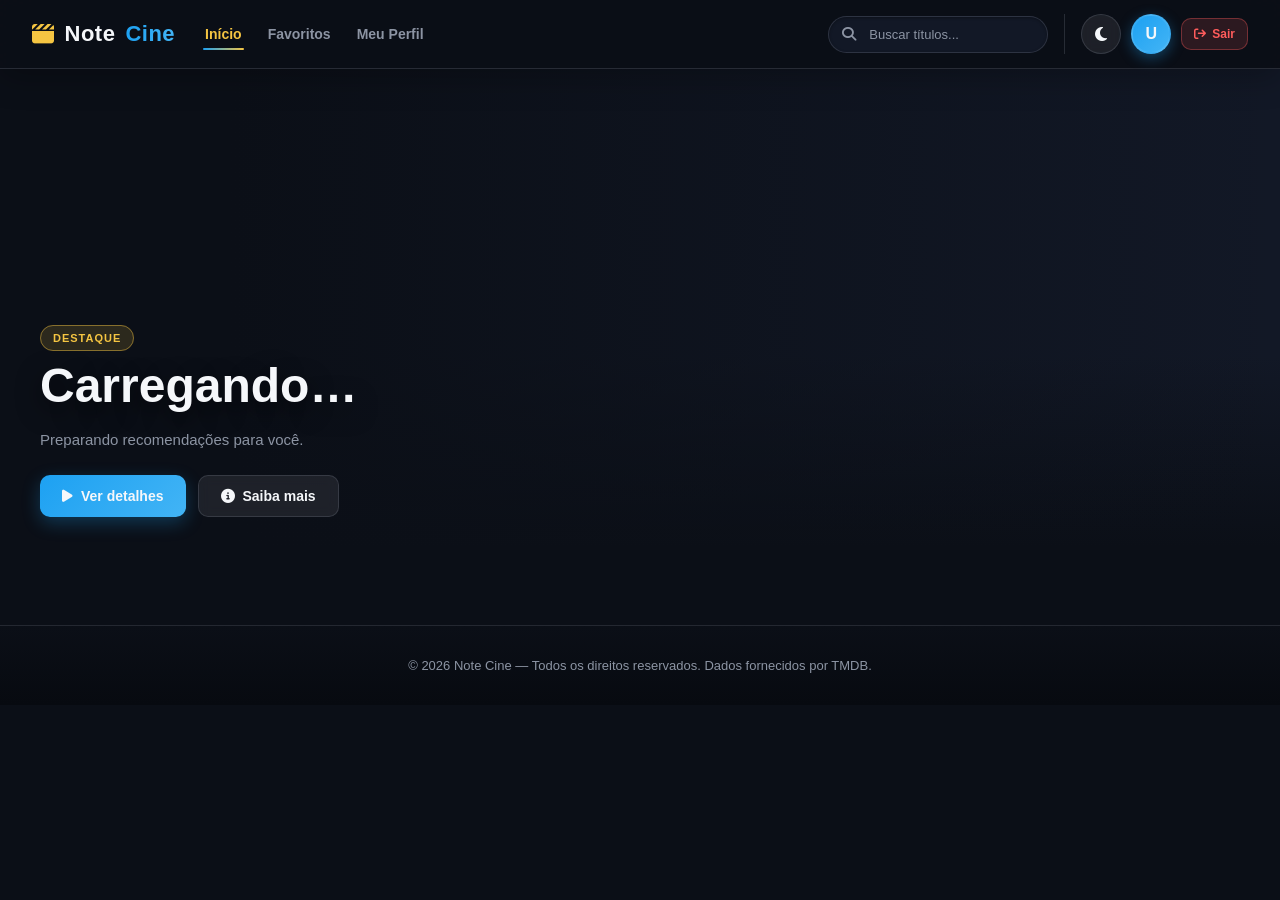
==== index.html @ 6404b25a "Add files via upload" ====
<!DOCTYPE html>
<html lang="pt-BR">
<head>
    <meta charset="UTF-8">
    <meta name="viewport" content="width=device-width, initial-scale=1.0">
    <meta name="description" content="Note Cine — filmes, séries e animes em um catálogo moderno.">
    <title>Note Cine — Filmes & Séries</title>
    <link rel="stylesheet" href="https://cdnjs.cloudflare.com/ajax/libs/font-awesome/6.4.0/css/all.min.css">
    <link rel="stylesheet" href="theme.css">
</head>
<body>

    <header class="site-header">
        <div class="header-left">
            <a href="index.html" class="brand"><i class="fa-solid fa-clapperboard"></i> Note <em>Cine</em></a>
            <nav class="site-nav">
                <ul>
                    <li><a href="index.html" class="active">Início</a></li>
                    <li><a href="favoritos.html">Favoritos</a></li>
                    <li><a href="perfil.html">Meu Perfil</a></li>
                </ul>
            </nav>
        </div>
        <div class="header-right">
            <div class="search-box">
                <i class="fa-solid fa-magnifying-glass"></i>
                <input type="search" id="search-input" placeholder="Buscar títulos..." autocomplete="off">
                <div id="search-results" role="listbox"></div>
            </div>
            <div class="user-controls">
                <button type="button" class="theme-toggle-btn" id="theme-toggle" title="Alternar modo claro/escuro"><i class="fa-solid fa-moon"></i></button>
                <a href="perfil.html" class="user-btn" id="user-avatar-btn" title="Meu perfil">U</a>
                <button type="button" class="logout-btn" onclick="logoutUser()"><i class="fa-solid fa-arrow-right-from-bracket"></i> Sair</button>
            </div>
        </div>
    </header>

    <section class="hero-banner" id="hero-banner">
        <div class="hero-content">
            <span class="hero-badge">Destaque</span>
            <h1 class="hero-title" id="hero-title">Carregando…</h1>
            <p class="hero-desc" id="hero-desc">Preparando recomendações para você.</p>
            <div class="hero-btns">
                <button type="button" class="btn-primary" id="btn-hero-play"><i class="fa-solid fa-play"></i> Ver detalhes</button>
                <button type="button" class="btn-secondary" id="btn-hero-info"><i class="fa-solid fa-circle-info"></i> Saiba mais</button>
            </div>
        </div>
    </section>

    <main class="page-container">
        <div id="catalog-sections"></div>
    </main>

    <footer class="site-footer">
        <p>&copy; 2026 Note Cine — Todos os direitos reservados. Dados fornecidos por TMDB.</p>
    </footer>

    <div id="toast-notification" role="status" aria-live="polite"></div>

    <script src="js/plans.js"></script>
    <script src="js/config.js"></script>
    <script src="js/api.js"></script>
    <script src="js/theme.js"></script>
    <script src="js/storage.js"></script>
    <script src="js/components.js"></script>
    <script src="js/carousel.js"></script>
    <script src="js/search.js"></script>
    <script src="js/app.js"></script>

    <script>
        // Inicializa o botão de alternar tema
        document.addEventListener('DOMContentLoaded', () => {
            const themeToggleBtn = document.getElementById('theme-toggle');
            
            if (themeToggleBtn) {
                // Atualiza o ícone baseado no tema atual
                function updateThemeIcon() {
                    const currentTheme = ThemeManager.getEffectiveTheme();
                    const icon = themeToggleBtn.querySelector('i');
                    
                    if (currentTheme === 'dark') {
                        icon.className = 'fa-solid fa-moon';
                    } else {
                        icon.className = 'fa-solid fa-sun';
                    }
                }

                // Atualiza ícone ao clicar
                themeToggleBtn.addEventListener('click', () => {
                    ThemeManager.toggleTheme();
                    updateThemeIcon();
                });

                // Atualiza ícone quando o tema muda programaticamente
                window.addEventListener('themechange', updateThemeIcon);

                // Inicializa o ícone
                updateThemeIcon();
            }
        });
    </script>
</body>
</html>
---- theme.css ----
:root {
    --nc-bg: #0B0F17;
    --nc-blue: #1DA1F2;
    --nc-blue-hover: #42b4f5;
    --nc-gold: #F5C542;
    --nc-white: #F5F7FA;
    --nc-grey: #8C94A3;
    --nc-surface: #121826;
    --nc-surface-2: #1a2233;
    --nc-border: rgba(140, 148, 163, 0.22);
    --nc-danger: #ff5c5c;
    --nc-radius: 12px;
    --nc-shadow: 0 18px 40px rgba(0, 0, 0, 0.45);
    --nc-shadow-soft: 0 10px 28px rgba(0, 0, 0, 0.35);
    --nc-transition: 0.3s cubic-bezier(0.4, 0, 0.2, 1);
    --nc-transition-fast: 0.18s ease;
    --nc-glass: rgba(18, 24, 38, 0.72);
    --nc-gold-soft: rgba(245, 197, 66, 0.14);
    --nc-blue-soft: rgba(29, 161, 242, 0.14);
    --nc-danger-soft: rgba(255, 92, 92, 0.14);
    --nc-white-soft: rgba(245, 247, 250, 0.08);
}

/* Light mode shadow and styling overrides */
[data-theme="light"] {
    --nc-shadow: 0 8px 24px rgba(0, 0, 0, 0.08);
    --nc-shadow-soft: 0 4px 12px rgba(0, 0, 0, 0.06);
}

* { box-sizing: border-box; margin: 0; padding: 0; }

html { scrollbar-color: var(--nc-blue) var(--nc-surface); }
::-webkit-scrollbar { width: 10px; height: 10px; }
::-webkit-scrollbar-track { background: var(--nc-bg); }
::-webkit-scrollbar-thumb {
    background: linear-gradient(180deg, var(--nc-blue), #155f92);
    border-radius: 999px;
    border: 2px solid var(--nc-bg);
}
::-webkit-scrollbar-thumb:hover { background: var(--nc-blue-hover); }

::selection { background: var(--nc-blue); color: var(--nc-white); }

:focus-visible {
    outline: 2px solid var(--nc-gold);
    outline-offset: 2px;
}

body {
    background-color: var(--nc-bg);
    color: var(--nc-white);
    font-family: 'Segoe UI', Tahoma, Geneva, Verdana, sans-serif;
    min-height: 100vh;
    overflow-x: hidden;
}

a { color: var(--nc-blue); transition: color var(--nc-transition); }
a:hover { color: var(--nc-blue-hover); }

/* Header */
.site-header {
    position: sticky;
    top: 0;
    z-index: 1000;
    padding: 14px 32px;
    background: rgba(11, 15, 23, 0.82);
    backdrop-filter: blur(18px) saturate(1.4);
    -webkit-backdrop-filter: blur(18px) saturate(1.4);
    border-bottom: 1px solid var(--nc-border);
    box-shadow: 0 8px 32px rgba(0, 0, 0, 0.25);
    display: flex;
    justify-content: space-between;
    align-items: center;
    gap: 16px;
    flex-wrap: wrap;
}

/* Light mode header */
[data-theme="light"] .site-header {
    background: rgba(255, 255, 255, 0.95);
    backdrop-filter: blur(12px) saturate(1.2);
    -webkit-backdrop-filter: blur(12px) saturate(1.2);
    border-bottom: 1px solid #E5E7EB;
    box-shadow: 0 4px 12px rgba(0, 0, 0, 0.08);
}

.header-left { display: flex; align-items: center; gap: 28px; flex-wrap: wrap; }
.brand {
    position: relative;
    font-size: 22px;
    font-weight: 900;
    color: var(--nc-white);
    text-decoration: none;
    display: flex;
    align-items: center;
    gap: 10px;
    letter-spacing: 0.5px;
}

[data-theme="light"] .brand {
    color: #1F2937;
}

.brand i { color: var(--nc-gold); transition: transform var(--nc-transition-fast); }
.brand:hover i { transform: rotate(-8deg) scale(1.1); }
.brand em { color: var(--nc-blue); font-style: normal; background: linear-gradient(90deg, var(--nc-blue), var(--nc-blue-hover)); -webkit-background-clip: text; background-clip: text; -webkit-text-fill-color: transparent; }

.site-nav ul { display: flex; list-style: none; gap: 22px; flex-wrap: wrap; }
.site-nav a {
    position: relative;
    color: var(--nc-grey);
    text-decoration: none;
    font-weight: 600;
    font-size: 14px;
    padding: 4px 2px;
    transition: var(--nc-transition);
}

[data-theme="light"] .site-nav a {
    color: #6B7280;
}

[data-theme="light"] .site-nav a:hover,
[data-theme="light"] .site-nav a.active {
    color: #1F2937;
}

.site-nav a::after {
    content: '';
    position: absolute;
    left: 0;
    bottom: -4px;
    width: 0;
    height: 2px;
    border-radius: 2px;
    background: linear-gradient(90deg, var(--nc-blue), var(--nc-gold));
    transition: width var(--nc-transition);
}
.site-nav a:hover,
.site-nav a.active { color: var(--nc-white); }
.site-nav a:hover::after,
.site-nav a.active::after { width: 100%; }
.site-nav a.active { color: var(--nc-gold); }

.header-right { display: flex; align-items: center; gap: 16px; flex-wrap: wrap; }

.search-box { position: relative; }
.search-box input {
    background: var(--nc-surface);
    border: 1px solid var(--nc-border);
    padding: 10px 14px 10px 40px;
    border-radius: 999px;
    color: var(--nc-white);
    font-size: 13px;
    outline: none;
    width: min(220px, 55vw);
    transition: var(--nc-transition);
    box-shadow: inset 0 1px 3px rgba(0, 0, 0, 0.3);
}

[data-theme="light"] .search-box input {
    background: #FFFFFF;
    border: 1px solid #D1D5DB;
    color: #1F2937;
    box-shadow: inset 0 1px 3px rgba(0, 0, 0, 0.05);
}

.search-box input::placeholder { color: var(--nc-grey); }

[data-theme="light"] .search-box input::placeholder {
    color: #9CA3AF;
}

.search-box input:hover { border-color: var(--nc-blue-hover); }

[data-theme="light"] .search-box input:hover {
    border-color: #2563EB;
}

.search-box input:focus {
    width: min(280px, 70vw);
    border-color: var(--nc-blue);
    box-shadow: 0 0 0 3px var(--nc-blue-soft), inset 0 1px 3px rgba(0, 0, 0, 0.3);
    background: var(--nc-surface-2);
}

[data-theme="light"] .search-box input:focus {
    background: #F9FAFB;
    border-color: #2563EB;
    box-shadow: 0 0 0 3px rgba(37, 99, 235, 0.1), inset 0 1px 3px rgba(0, 0, 0, 0.03);
}

.search-box i {
    position: absolute;
    left: 14px;
    top: 50%;
    transform: translateY(-50%);
    color: var(--nc-grey);
    font-size: 14px;
    pointer-events: none;
    transition: color var(--nc-transition-fast);
}

[data-theme="light"] .search-box i {
    color: #9CA3AF;
}

.search-box:focus-within i { color: var(--nc-gold); }

[data-theme="light"] .search-box:focus-within i {
    color: #2563EB;
}

#search-results {
    position: absolute;
    top: calc(100% + 8px);
    right: 0;
    width: min(360px, 92vw);
    background: var(--nc-surface);
    border: 1px solid var(--nc-border);
    border-radius: var(--nc-radius);
    box-shadow: var(--nc-shadow);
    max-height: 380px;
    overflow-y: auto;
    display: none;
    z-index: 2000;
}
.search-item {
    display: flex;
    gap: 12px;
    padding: 10px 12px;
    cursor: pointer;
    transition: background var(--nc-transition);
}
.search-item:hover,
.search-item.focused { background: var(--nc-surface-2); }
.search-item img { width: 44px; height: 66px; object-fit: cover; border-radius: 6px; }
.search-item-info h5 { font-size: 13px; margin-bottom: 4px; }
.search-item-info span { font-size: 11px; color: var(--nc-grey); }
.search-empty, .search-loading { padding: 16px; color: var(--nc-grey); font-size: 13px; }

.search-section {
    border-top: 1px solid var(--nc-border);
    padding-top: 8px;
}

.search-section:first-child {
    border-top: none;
    padding-top: 0;
}

.search-section-title {
    font-size: 11px;
    font-weight: 700;
    color: var(--nc-grey);
    text-transform: uppercase;
    letter-spacing: 0.8px;
    padding: 0 12px 8px 12px;
    margin: 0;
}

.search-user-item {
    align-items: center;
}

.search-user-avatar {
    width: 44px;
    height: 44px;
    border-radius: 50%;
    object-fit: cover;
    flex-shrink: 0;
}

.search-user-stats {
    font-size: 11px;
    color: var(--nc-grey);
    display: block;
}

.user-controls {
    display: flex;
    align-items: center;
    gap: 10px;
    border-left: 1px solid var(--nc-border);
    padding-left: 16px;
}
.user-btn {
    width: 40px;
    height: 40px;
    border-radius: 50%;
    background: linear-gradient(135deg, var(--nc-blue), var(--nc-blue-hover));
    color: var(--nc-white);
    display: flex;
    justify-content: center;
    align-items: center;
    text-decoration: none;
    font-weight: bold;
    border: 2px solid var(--nc-white-soft);
    box-shadow: 0 4px 14px rgba(29, 161, 242, 0.35);
    background-size: cover;
    background-position: center;
    transition: var(--nc-transition);
    position: relative;
}
.user-btn:hover { transform: scale(1.08) rotate(4deg); box-shadow: 0 0 22px var(--nc-blue-soft); }

.btn-ghost,
.nav-back {
    color: var(--nc-blue);
    text-decoration: none;
    font-weight: 700;
    font-size: 14px;
    display: inline-flex;
    align-items: center;
    gap: 8px;
    background: none;
    border: none;
    cursor: pointer;
    font-family: inherit;
    transition: var(--nc-transition);
}
.btn-ghost:hover,
.nav-back:hover {
    color: var(--nc-blue-hover);
    transform: translateX(-2px);
}
.nav-back {
    background: var(--nc-white-soft);
    padding: 8px 14px;
    border-radius: 999px;
    border: 1px solid var(--nc-border);
    backdrop-filter: blur(6px);
    transition: var(--nc-transition);
}
.nav-back:hover {
    background: var(--nc-blue-soft);
    border-color: var(--nc-blue);
    color: var(--nc-blue-hover);
}

.logout-btn {
    background: var(--nc-danger-soft);
    color: var(--nc-danger);
    border: 1px solid rgba(255, 92, 92, 0.35);
    padding: 8px 12px;
    border-radius: 10px;
    cursor: pointer;
    font-weight: 700;
    font-size: 12px;
    transition: var(--nc-transition);
    display: inline-flex;
    align-items: center;
    gap: 6px;
}
.logout-btn:hover { background: var(--nc-danger); color: white; box-shadow: 0 4px 12px rgba(255, 92, 92, 0.4); }
.logout-btn:active { transform: scale(0.95); }

.theme-toggle-btn {
    background: var(--nc-white-soft);
    color: var(--nc-white);
    border: 1px solid var(--nc-border);
    width: 40px;
    height: 40px;
    border-radius: 50%;
    cursor: pointer;
    font-size: 16px;
    display: flex;
    align-items: center;
    justify-content: center;
    transition: var(--nc-transition);
    backdrop-filter: blur(6px);
    -webkit-backdrop-filter: blur(6px);
}
.theme-toggle-btn:hover {
    background: var(--nc-blue-soft);
    border-color: var(--nc-blue);
    color: var(--nc-blue);
    transform: rotate(20deg) scale(1.1);
    box-shadow: 0 0 18px var(--nc-blue-soft);
}
.theme-toggle-btn:active { transform: rotate(20deg) scale(0.95); }

.logout-btn:hover { background: var(--nc-danger); color: var(--nc-white); transform: translateY(-1px); box-shadow: 0 6px 16px rgba(255, 92, 92, 0.35); }

/* Hero */
.hero-banner {
    position: relative;
    width: 100%;
    min-height: 520px;
    background-color: var(--nc-surface);
    background-size: cover;
    background-position: center top;
    display: flex;
    align-items: flex-end;
    padding: 48px 40px 72px;
}

[data-theme="light"] .hero-banner {
    background-color: linear-gradient(135deg, #F3F4F6 0%, #E5E7EB 100%);
}

.hero-banner::before {
    content: '';
    position: absolute;
    inset: 0;
    background: linear-gradient(to right, var(--nc-bg) 18%, rgba(11, 15, 23, 0.55) 55%, transparent),
                linear-gradient(to top, var(--nc-bg) 8%, transparent 45%);
}

[data-theme="light"] .hero-banner::before {
    background: linear-gradient(to right, rgba(249, 250, 251, 0.85) 18%, rgba(249, 250, 251, 0.4) 55%, transparent),
                linear-gradient(to top, rgba(249, 250, 251, 0.6) 8%, transparent 45%);
}

.hero-content { position: relative; z-index: 2; max-width: 640px; }
.hero-badge {
    background: var(--nc-gold-soft);
    color: var(--nc-gold);
    border: 1px solid rgba(245, 197, 66, 0.45);
    padding: 6px 12px;
    border-radius: 999px;
    font-size: 11px;
    font-weight: 800;
    text-transform: uppercase;
    letter-spacing: 1px;
    animation: fadeUp 0.6s ease both;
}

[data-theme="light"] .hero-badge {
    background: rgba(37, 99, 235, 0.1);
    color: #2563EB;
    border: 1px solid rgba(37, 99, 235, 0.3);
}

.hero-title {
    font-size: clamp(28px, 5vw, 48px);
    font-weight: 900;
    margin: 14px 0 16px;
    line-height: 1.08;
    text-shadow: 0 8px 24px rgba(0, 0, 0, 0.65);
    animation: fadeUp 0.6s ease 0.08s both;
}

[data-theme="light"] .hero-title {
    color: #1F2937;
    text-shadow: 0 4px 12px rgba(0, 0, 0, 0.1);
}

.hero-desc { animation: fadeUp 0.6s ease 0.16s both; }
.hero-btns { animation: fadeUp 0.6s ease 0.24s both; }

@keyframes fadeUp {
    from { opacity: 0; transform: translateY(16px); }
    to { opacity: 1; transform: translateY(0); }
}
.hero-desc {
    font-size: 15px;
    color: var(--nc-grey);
    line-height: 1.65;
    margin-bottom: 22px;
    max-width: 560px;
}

[data-theme="light"] .hero-desc {
    color: #6B7280;
}

.hero-btns { display: flex; flex-wrap: wrap; gap: 12px; }

.btn-primary {
    position: relative;
    overflow: hidden;
    background: linear-gradient(135deg, var(--nc-blue), var(--nc-blue-hover));
    color: var(--nc-white);
    border: none;
    padding: 12px 22px;
    border-radius: 10px;
    font-weight: 800;
    font-size: 14px;
    cursor: pointer;
    display: inline-flex;
    align-items: center;
    gap: 8px;
    box-shadow: 0 6px 18px rgba(29, 161, 242, 0.28);
    transition: transform var(--nc-transition), box-shadow var(--nc-transition), filter var(--nc-transition);
}

[data-theme="light"] .btn-primary {
    background: linear-gradient(135deg, #2563EB, #1D4ED8);
    box-shadow: 0 4px 12px rgba(37, 99, 235, 0.25);
}

.btn-primary:hover {
    background: linear-gradient(135deg, var(--nc-blue-hover), var(--nc-blue));
    transform: translateY(-2px);
    box-shadow: 0 14px 28px rgba(29, 161, 242, 0.4);
    filter: saturate(1.1);
}

[data-theme="light"] .btn-primary:hover {
    background: linear-gradient(135deg, #1D4ED8, #1E40AF);
    box-shadow: 0 8px 20px rgba(37, 99, 235, 0.35);
}

.btn-primary:active { transform: translateY(0) scale(0.98); }
.btn-secondary {
    position: relative;
    overflow: hidden;
    background: var(--nc-white-soft);
    color: var(--nc-white);
    border: 1px solid var(--nc-border);
    padding: 12px 22px;
    border-radius: 10px;
    font-weight: 700;
    font-size: 14px;
    cursor: pointer;
    display: inline-flex;
    align-items: center;
    gap: 8px;
    backdrop-filter: blur(6px);
    transition: var(--nc-transition);
}

[data-theme="light"] .btn-secondary {
    background: #F3F4F6;
    color: #2563EB;
    border: 1px solid #D1D5DB;
}

[data-theme="light"] .btn-secondary:hover {
    background: #E5E7EB;
    border-color: #2563EB;
}

.btn-secondary:hover { background: var(--nc-surface-2); border-color: var(--nc-blue); transform: translateY(-2px); }
.btn-secondary:active { transform: translateY(0) scale(0.98); }

.btn-gold {
    position: relative;
    overflow: hidden;
    background: linear-gradient(135deg, var(--nc-gold), #e8b73a);
    color: #1a1400;
    border: none;
    padding: 12px 20px;
    border-radius: 10px;
    font-weight: 800;
    cursor: pointer;
    box-shadow: 0 6px 18px rgba(245, 197, 66, 0.3);
    transition: var(--nc-transition);
}
.btn-gold:hover { filter: brightness(1.08); transform: translateY(-2px); box-shadow: 0 12px 26px rgba(245, 197, 66, 0.4); }
.btn-gold:active { transform: translateY(0) scale(0.98); }

/* ==== ALTERAÇÕES DE LAYOUT (ITEM 2 DO PROMPT) ==== */
.page-container {
    max-width: 2000px;
    width: 98%;
    margin: -36px auto 48px;
    padding: 0 2vw 24px;
    position: relative;
    z-index: 3;
}

/* Carousels */
.category-section { margin-bottom: 42px; }
.section-title {
    font-size: 20px;
    font-weight: 800;
    color: var(--nc-white);
    margin-bottom: 16px;
    display: flex;
    align-items: center;
    gap: 10px;
}
.section-title i { color: var(--nc-blue); }
.highlight-title { color: var(--nc-gold); }

/* ==== ALTERAÇÕES DE LAYOUT (ITEM 2 DO PROMPT) ==== */
.carousel-wrapper {
    position: relative;
    padding: 0 2vw;
}
.carousel-viewport {
    overflow: hidden;
    cursor: grab;
    border-radius: var(--nc-radius);
}
.carousel-viewport.is-dragging { cursor: grabbing; }
.carousel-track {
    display: flex;
    gap: 12px;
    padding: 6px 2px 14px;
    transition: transform 0.45s cubic-bezier(0.25, 0.46, 0.45, 0.94);
    will-change: transform;
}
.carousel-track.no-transition { transition: none !important; }

.carousel-arrow {
    position: absolute;
    top: 50%;
    transform: translateY(-50%);
    width: 34px;
    height: 60px;
    border: none;
    border-radius: 10px;
    background: var(--nc-glass);
    color: var(--nc-white);
    cursor: pointer;
    z-index: 5;
    opacity: 0;
    pointer-events: none;
    transition: opacity var(--nc-transition), background var(--nc-transition), transform var(--nc-transition), box-shadow var(--nc-transition);
    backdrop-filter: blur(10px);
    -webkit-backdrop-filter: blur(10px);
    border: 1px solid var(--nc-border);
    box-shadow: 0 4px 16px rgba(0, 0, 0, 0.35);
}
.carousel-arrow.is-visible {
    opacity: 1;
    pointer-events: auto;
}
.carousel-arrow.is-visible:hover {
    background: linear-gradient(135deg, var(--nc-blue-soft), rgba(29, 161, 242, 0.35));
    border-color: var(--nc-blue);
    box-shadow: 0 0 18px var(--nc-blue-soft);
}
.carousel-arrow.is-visible:active { transform: translateY(-50%) scale(0.92); }
.carousel-arrow--left { left: 0; }
.carousel-arrow--right { right: 0; }

.movie-card {
    flex: 0 0 180px;
    background: var(--nc-surface);
    border-radius: var(--nc-radius);
    overflow: hidden;
    border: 1px solid var(--nc-border);
    transition: transform var(--nc-transition), border-color var(--nc-transition), box-shadow var(--nc-transition);
    animation: cardIn 0.45s ease both;
    position: relative;
}

/* Light mode card styling */
[data-theme="light"] .movie-card {
    background: #FFFFFF;
    box-shadow: 0 2px 8px rgba(0, 0, 0, 0.08);
    border: 1px solid #E5E7EB;
}

[data-theme="light"] .movie-card:hover {
    box-shadow: 0 12px 24px rgba(37, 99, 235, 0.15), 0 0 0 2px rgba(37, 99, 235, 0.1);
    border-color: #2563EB;
}

@keyframes cardIn {
    from { opacity: 0; transform: translateY(12px); }
    to { opacity: 1; transform: translateY(0); }
}
.movie-card:hover {
    transform: translateY(-8px) scale(1.03);
    border-color: var(--nc-blue);
    box-shadow: 0 24px 48px rgba(0, 0, 0, 0.6), 0 0 0 1px var(--nc-blue-soft);
    z-index: 2;
}
.movie-card__poster-wrap {
    position: relative;
    aspect-ratio: 2/3;
    overflow: hidden;
    background: var(--nc-surface-2);
    cursor: pointer;
}
.movie-card__poster {
    width: 100%;
    height: 100%;
    object-fit: cover;
    opacity: 0;
    transition: transform 0.45s ease, opacity 0.35s ease;
}
.movie-card__poster.loaded { opacity: 1; }
.movie-card:hover .movie-card__poster { transform: scale(1.06); }
.movie-card__overlay {
    position: absolute;
    inset: 0;
    background: linear-gradient(to top, rgba(11, 15, 23, 0.85), transparent 55%);
    opacity: 0;
    transition: opacity var(--nc-transition);
}

[data-theme="light"] .movie-card__overlay {
    background: linear-gradient(to top, rgba(0, 0, 0, 0.6), transparent 55%);
}

.movie-card:hover .movie-card__overlay { opacity: 1; }
.movie-card__rating {
    position: absolute;
    top: 10px;
    right: 10px;
    background: rgba(11, 15, 23, 0.78);
    color: var(--nc-gold);
    padding: 4px 8px;
    border-radius: 8px;
    font-size: 11px;
    font-weight: 800;
    border: 1px solid rgba(245, 197, 66, 0.35);
}

[data-theme="light"] .movie-card__rating {
    background: rgba(0, 0, 0, 0.7);
}

.movie-card__quality {
    position: absolute;
    bottom: 8px;
    left: 10px;
    background: var(--nc-glass);
    backdrop-filter: blur(6px);
    color: var(--nc-white);
    border: 1px solid var(--nc-border);
    padding: 3px 8px;
    border-radius: 999px;
    font-size: 10px;
    font-weight: 800;
    letter-spacing: 0.5px;
}

[data-theme="light"] .movie-card__quality {
    background: rgba(0, 0, 0, 0.65);
    color: #FFFFFF;
}

.movie-card__quality.quality-4k {
    background: var(--nc-gold-soft);
    color: var(--nc-gold);
    border-color: rgba(245, 197, 66, 0.5);
    box-shadow: 0 0 12px rgba(245, 197, 66, 0.35);
}
.movie-card__heart {
    position: absolute;
    top: 10px;
    left: 10px;
    background: rgba(11, 15, 23, 0.75);
    border: 1px solid var(--nc-border);
    border-radius: 50%;
    width: 34px;
    height: 34px;
    cursor: pointer;
    font-size: 16px;
    z-index: 2;
    display: flex;
    align-items: center;
    justify-content: center;
    transition: transform var(--nc-transition-fast), background var(--nc-transition-fast), border-color var(--nc-transition-fast);
}

[data-theme="light"] .movie-card__heart {
    background: rgba(255, 255, 255, 0.95);
    border: 1px solid #E5E7EB;
}

.movie-card__heart:hover { transform: scale(1.15); background: var(--nc-danger-soft); border-color: var(--nc-danger); }
.movie-card__heart.is-favorite { background: var(--nc-danger); border-color: var(--nc-danger); animation: heartPop 0.4s ease; }
@keyframes heartPop {
    0% { transform: scale(1); }
    40% { transform: scale(1.35); }
    100% { transform: scale(1); }
}
.movie-card__body { padding: 12px; }
.movie-card__title {
    font-size: 14px;
    font-weight: 700;
    white-space: nowrap;
    overflow: hidden;
    text-overflow: ellipsis;
    margin-bottom: 6px;
}

[data-theme="light"] .movie-card__title {
    color: #1F2937;
}

.movie-card__meta { display: flex; flex-wrap: wrap; gap: 6px; margin-bottom: 8px; }
.meta-badge {
    font-size: 10px;
    color: var(--nc-grey);
    background: var(--nc-white-soft);
    border: 1px solid var(--nc-border);
    padding: 3px 7px;
    border-radius: 999px;
}
.meta-badge.genre {
    color: var(--nc-blue);
    background: var(--nc-blue-soft);
    border-color: transparent;
}
.btn-mylist {
    width: 100%;
    background: var(--nc-blue-soft);
    color: var(--nc-blue);
    border: 1px solid rgba(29, 161, 242, 0.35);
    padding: 8px;
    border-radius: 10px;
    font-size: 11px;
    font-weight: 700;
    cursor: pointer;
    transition: var(--nc-transition);
}
.btn-mylist:hover,
.btn-mylist.is-added {
    background: linear-gradient(135deg, var(--nc-blue), var(--nc-blue-hover));
    color: var(--nc-white);
    box-shadow: 0 6px 14px rgba(29, 161, 242, 0.3);
}

.skeleton-card { flex: 0 0 180px; }
.sk-poster.skeleton,
.sk-line.skeleton,
.sk-btn.skeleton,
.skeleton {
    background: linear-gradient(90deg, var(--nc-surface-2) 25%, #26344d 50%, var(--nc-surface-2) 75%);
    background-size: 200% 100%;
    animation: shimmer 1.2s infinite;
    border-radius: 8px;
    border: 1px solid var(--nc-border);
}
.sk-poster { aspect-ratio: 2/3; margin-bottom: 10px; }
.sk-line { height: 12px; margin-bottom: 6px; }
.sk-line.short { width: 55%; }
.sk-btn { height: 32px; margin-top: 8px; }
@keyframes shimmer { to { background-position: -200% 0; } }

#toast-notification {
    position: fixed;
    bottom: 24px;
    right: 24px;
    background: var(--nc-glass);
    backdrop-filter: blur(14px);
    -webkit-backdrop-filter: blur(14px);
    border: 1px solid var(--nc-border);
    padding: 14px 18px;
    border-radius: 12px;
    display: none;
    align-items: center;
    gap: 10px;
    z-index: 10001;
    box-shadow: var(--nc-shadow);
    animation: toastIn 0.35s ease both;
    font-size: 13px;
    font-weight: 600;
}
@keyframes toastIn {
    from { opacity: 0; transform: translateY(14px) scale(0.96); }
    to { opacity: 1; transform: translateY(0) scale(1); }
}
#toast-notification i { color: var(--nc-gold); }
.toast-out { opacity: 0; transform: translateY(8px); transition: 0.3s ease; }

.site-footer {
    border-top: 1px solid var(--nc-border);
    padding: 32px 24px;
    text-align: center;
    color: var(--nc-grey);
    font-size: 13px;
    background: linear-gradient(180deg, var(--nc-bg), #070a10);
    margin-top: 32px;
}

/* Profile / favorites shared */
.container-narrow { max-width: 1000px; margin: 32px auto; padding: 0 20px; }
.section-header {
    display: flex;
    justify-content: space-between;
    align-items: center;
    margin-bottom: 14px;
    border-bottom: 1px solid var(--nc-border);
    padding-bottom: 10px;
}
.profile-card {
    position: relative;
    background: var(--nc-surface);
    border: 1px solid var(--nc-border);
    border-radius: 18px;
    padding: 24px;
    display: flex;
    justify-content: space-between;
    align-items: center;
    gap: 16px;
    flex-wrap: wrap;
    margin-bottom: 28px;
    box-shadow: var(--nc-shadow-soft);
}
.user-info { display: flex; align-items: center; gap: 18px; }
.avatar {
    width: 80px;
    height: 80px;
    border-radius: 50%;
    background: var(--nc-surface-2);
    border: 3px solid var(--nc-blue);
    display: flex;
    justify-content: center;
    align-items: center;
    font-size: 30px;
    font-weight: 800;
    background-size: cover;
    background-position: center;
    overflow: hidden;
}
.role-badge {
    background: var(--nc-blue-soft);
    color: var(--nc-blue);
    border: 1px solid rgba(29, 161, 242, 0.35);
    padding: 4px 10px;
    border-radius: 999px;
    font-size: 11px;
    font-weight: 800;
    display: inline-flex;
    align-items: center;
    gap: 6px;
}
.role-badge.role-gold { background: var(--nc-gold-soft); color: var(--nc-gold); border-color: rgba(245, 197, 66, 0.4); }
.bio { font-size: 13px; color: var(--nc-grey); margin-top: 8px; font-style: italic; max-width: 420px; }
.btn-edit {
    background: var(--nc-surface-2);
    color: var(--nc-white);
    border: 1px solid var(--nc-border);
    padding: 10px 16px;
    border-radius: 10px;
    cursor: pointer;
    font-weight: 700;
    font-size: 13px;
    display: inline-flex;
    align-items: center;
    gap: 8px;
    transition: var(--nc-transition);
}
.btn-edit:hover { border-color: var(--nc-blue); color: var(--nc-blue); transform: translateY(-2px); box-shadow: 0 8px 18px rgba(29, 161, 242, 0.2); }

.slots-grid {
    display: flex;
    flex-wrap: wrap;
    gap: 14px;
    margin-bottom: 32px;
}
.slot-card {
    width: 130px;
    height: 195px;
    flex-shrink: 0;
    background: var(--nc-surface);
    border: 2px dashed var(--nc-border);
    border-radius: 14px;
    display: flex;
    flex-direction: column;
    justify-content: center;
    align-items: center;
    cursor: pointer;
    position: relative;
    overflow: hidden;
    background-size: cover;
    background-position: center;
    transition: transform var(--nc-transition), border-color var(--nc-transition), box-shadow var(--nc-transition);
}
.slot-card:hover { border-color: var(--nc-blue); transform: translateY(-3px); box-shadow: var(--nc-shadow-soft); }
.slot-card.empty i { color: var(--nc-blue); font-size: 22px; margin-bottom: 8px; transition: transform var(--nc-transition-fast); }
.slot-card.empty:hover i { transform: scale(1.25); }
.slot-card.empty span { color: var(--nc-grey); font-size: 11px; font-weight: 700; }
.slot-card.filled { border-style: solid; }
.slot-card .overlay {
    position: absolute;
    bottom: 0;
    left: 0;
    width: 100%;
    background: linear-gradient(to top, rgba(11, 15, 23, 0.95), rgba(11, 15, 23, 0.4) 60%, transparent);
    padding: 14px 8px 8px;
    text-align: center;
}
.slot-card .overlay h4 {
    font-size: 11px;
    font-weight: 700;
    color: var(--nc-white);
    line-height: 1.2;
    overflow: hidden;
    text-overflow: ellipsis;
    white-space: nowrap;
}
.slot-card .overlay p {
    font-size: 10px;
    color: var(--nc-grey);
    margin-top: 2px;
    overflow: hidden;
    text-overflow: ellipsis;
    white-space: nowrap;
}
.slot-remove-btn {
    position: absolute;
    top: 6px;
    right: 6px;
    width: 26px;
    height: 26px;
    border-radius: 50%;
    background: rgba(11, 15, 23, 0.85);
    border: 1px solid rgba(255, 92, 92, 0.5);
    color: var(--nc-danger);
    display: flex;
    align-items: center;
    justify-content: center;
    font-size: 13px;
    cursor: pointer;
    opacity: 0;
    transition: opacity var(--nc-transition-fast), transform var(--nc-transition-fast), background var(--nc-transition-fast);
    z-index: 10;
}
.slot-card:hover .slot-remove-btn { opacity: 1; }
.slot-remove-btn:hover { background: var(--nc-danger); color: var(--nc-white); transform: scale(1.15); border-color: var(--nc-danger); }

.modal-overlay {
    position: fixed;
    inset: 0;
    background: rgba(0, 0, 0, 0.82);
    display: none;
    justify-content: center;
    align-items: center;
    z-index: 10000;
    backdrop-filter: blur(8px);
    -webkit-backdrop-filter: blur(8px);
    animation: fadeIn 0.25s ease both;
}
@keyframes fadeIn {
    from { opacity: 0; }
    to { opacity: 1; }
}
.modal-content,
.modal-box {
    background: var(--nc-surface);
    border: 1px solid var(--nc-border);
    padding: 24px;
    border-radius: 18px;
    width: min(480px, 92vw);
    position: relative;
    box-shadow: var(--nc-shadow);
    animation: modalIn 0.32s cubic-bezier(0.34, 1.4, 0.64, 1) both;
    max-height: 88vh;
    overflow-y: auto;
}
@keyframes modalIn {
    from { opacity: 0; transform: translateY(22px) scale(0.96); }
    to { opacity: 1; transform: translateY(0) scale(1); }
}
.btn-close-modal {
    position: absolute;
    top: 14px;
    right: 14px;
    width: 32px;
    height: 32px;
    display: flex;
    align-items: center;
    justify-content: center;
    background: var(--nc-white-soft);
    border: 1px solid var(--nc-border);
    border-radius: 50%;
    color: var(--nc-grey);
    font-size: 14px;
    cursor: pointer;
    transition: var(--nc-transition-fast);
    z-index: 2;
}
.btn-close-modal:hover { background: var(--nc-danger-soft); color: var(--nc-danger); border-color: var(--nc-danger); transform: rotate(90deg); }
.form-group { margin-bottom: 14px; }
.form-group label { display: block; font-size: 12px; color: var(--nc-grey); margin-bottom: 6px; font-weight: 700; }
.form-group input,
.form-group textarea,
.form-group select {
    width: 100%;
    background: var(--nc-bg);
    border: 1px solid var(--nc-border);
    color: var(--nc-white);
    padding: 11px;
    border-radius: 10px;
    outline: none;
    transition: var(--nc-transition-fast);
    font-family: inherit;
}
.form-group input:focus,
.form-group textarea:focus,
.form-group select:focus {
    border-color: var(--nc-blue);
    box-shadow: 0 0 0 3px var(--nc-blue-soft);
    background: var(--nc-surface-2);
}
.btn-submit {
    width: 100%;
    background: linear-gradient(135deg, var(--nc-blue), var(--nc-blue-hover));
    color: var(--nc-white);
    border: none;
    padding: 12px;
    border-radius: 10px;
    font-weight: 800;
    cursor: pointer;
    margin-top: 8px;
    font-size: 14px;
    display: inline-flex;
    align-items: center;
    justify-content: center;
    gap: 8px;
    transition: var(--nc-transition);
    box-shadow: 0 8px 20px rgba(29, 161, 242, 0.3);
}
.btn-submit:hover { transform: translateY(-2px); box-shadow: 0 12px 26px rgba(29, 161, 242, 0.4); filter: brightness(1.08); }
.btn-submit:active { transform: scale(0.98); }

.fav-grid {
    display: grid;
    grid-template-columns: repeat(auto-fill, minmax(180px, 1fr));
    gap: 18px;
}
.fav-card {
    background: var(--nc-surface);
    border-radius: 14px;
    overflow: hidden;
    border: 1px solid var(--nc-border);
    cursor: pointer;
    transition: transform var(--nc-transition), border-color var(--nc-transition), box-shadow var(--nc-transition);
    animation: cardIn 0.4s ease both;
}
.fav-card:hover { transform: translateY(-6px); border-color: var(--nc-blue); box-shadow: var(--nc-shadow-soft); }
.fav-card img { width: 100%; aspect-ratio: 2/3; object-fit: cover; transition: transform 0.45s ease; }
.fav-card:hover img { transform: scale(1.05); }
.fav-info { padding: 12px; text-align: center; }
.fav-info h3 { font-size: 14px; }
.fav-info .fav-type { font-size: 11px; color: var(--nc-gold); font-weight: 700; text-transform: uppercase; letter-spacing: 0.5px; }
.empty-msg { font-size: 14px; }

/* Movie detail page */
.movie-page-hero {
    position: relative;
    padding: 40px 32px 48px;
    background-size: cover;
    background-position: center;
}
.movie-page-hero::before {
    content: '';
    position: absolute;
    inset: 0;
    background: linear-gradient(to right, var(--nc-bg) 20%, rgba(11, 15, 23, 0.88) 70%, rgba(11, 15, 23, 0.65)),
                linear-gradient(to top, var(--nc-bg), transparent 50%);
}
.movie-page-inner {
    position: relative;
    z-index: 2;
    max-width: 1200px;
    margin: 0 auto;
    display: flex;
    gap: 28px;
    flex-wrap: wrap;
}
.movie-poster {
    width: min(280px, 100%);
    border-radius: 12px;
    box-shadow: var(--nc-shadow);
    border: 1px solid var(--nc-border);
}
.movie-main { flex: 1; min-width: 260px; }
.movie-main h1 { font-size: clamp(24px, 4vw, 36px); margin-bottom: 10px; }
.movie-meta-row { color: var(--nc-grey); font-size: 14px; margin-bottom: 18px; display: flex; flex-wrap: wrap; gap: 10px; align-items: center; }
.movie-score { color: var(--nc-gold); font-weight: 800; }
.movie-actions-row {
    display: flex;
    flex-wrap: wrap;
    gap: 12px;
    margin: 20px 0 24px;
}
.movie-actions-row .btn-primary,
.movie-actions-row .btn-secondary { min-width: 200px; justify-content: center; }
.movie-actions-row .is-active-fav {
    background: linear-gradient(135deg, var(--nc-gold-soft), rgba(245, 197, 66, 0.28));
    border: 1px solid var(--nc-gold);
    color: var(--nc-gold);
    box-shadow: 0 8px 20px rgba(245, 197, 66, 0.25);
}
.movie-actions-row .is-active-profile {
    background: var(--nc-blue-soft);
    border-color: var(--nc-blue);
    color: var(--nc-blue-hover);
}
.btn-trailer {
    background: var(--nc-white-soft);
    border: 1px solid var(--nc-border);
    color: var(--nc-white);
}
.btn-trailer:hover { border-color: var(--nc-gold); color: var(--nc-gold); background: var(--nc-gold-soft); }

.cast-row {
    display: flex;
    gap: 14px;
    overflow-x: auto;
    padding-bottom: 10px;
    scroll-behavior: smooth;
    scrollbar-width: thin;
}
.cast-card {
    min-width: 120px;
    background: var(--nc-surface);
    border: 1px solid var(--nc-border);
    border-radius: 12px;
    overflow: hidden;
    transition: transform var(--nc-transition), border-color var(--nc-transition);
}
.cast-card:hover { transform: translateY(-4px); border-color: var(--nc-blue); }
.cast-card img { width: 100%; height: 150px; object-fit: cover; }
.cast-card p { padding: 8px; font-size: 12px; color: var(--nc-grey); }

/* ==========================================
   NOTE CINE — IDENTIDADE PREMIUM
   ========================================== */

/* Movie poster / hero polish */
.movie-poster {
    border-radius: 14px;
    box-shadow: 0 20px 50px rgba(0, 0, 0, 0.6), 0 0 0 1px var(--nc-border);
    animation: posterIn 0.5s ease both;
}
@keyframes posterIn {
    from { opacity: 0; transform: translateX(-16px); }
    to { opacity: 1; transform: translateX(0); }
}
.movie-main h1 {
    display: flex;
    align-items: center;
    gap: 12px;
    flex-wrap: wrap;
}
.movie-type-tag {
    font-size: 11px;
    font-weight: 800;
    text-transform: uppercase;
    letter-spacing: 1px;
    padding: 5px 12px;
    border-radius: 999px;
    background: var(--nc-blue-soft);
    color: var(--nc-blue-hover);
    border: 1px solid rgba(29, 161, 242, 0.4);
}
.movie-meta-row > span {
    display: inline-flex;
    align-items: center;
    gap: 6px;
    background: var(--nc-white-soft);
    border: 1px solid var(--nc-border);
    padding: 5px 12px;
    border-radius: 999px;
    font-size: 12px;
}
.movie-score { color: var(--nc-gold) !important; }

/* Reviews */
.reviews-section { margin: 40px 0 24px; }
.section-head {
    display: flex;
    justify-content: space-between;
    align-items: center;
    gap: 12px;
    flex-wrap: wrap;
    margin-bottom: 18px;
    padding-bottom: 12px;
    border-bottom: 1px solid var(--nc-border);
}
.reviews-list { display: grid; grid-template-columns: repeat(auto-fill, minmax(320px, 1fr)); gap: 16px; }
.review-card {
    background: var(--nc-surface);
    border: 1px solid var(--nc-border);
    border-radius: 16px;
    padding: 18px;
    position: relative;
    transition: transform var(--nc-transition), border-color var(--nc-transition), box-shadow var(--nc-transition);
    animation: cardIn 0.4s ease both;
}
.review-card:hover { transform: translateY(-4px); border-color: var(--nc-blue); box-shadow: var(--nc-shadow-soft); }
.review-card.own { border-left: 3px solid var(--nc-gold); }
.review-head { display: flex; justify-content: space-between; align-items: center; gap: 10px; margin-bottom: 12px; }
.review-user { display: flex; align-items: center; gap: 10px; }
.review-avatar {
    width: 38px;
    height: 38px;
    border-radius: 50%;
    background: linear-gradient(135deg, var(--nc-blue), var(--nc-gold));
    color: var(--nc-bg);
    display: flex;
    align-items: center;
    justify-content: center;
    font-weight: 900;
    font-size: 15px;
    flex-shrink: 0;
}
.review-user strong { display: block; font-size: 13px; }
.review-date { font-size: 11px; color: var(--nc-grey); }
.review-rating {
    background: var(--nc-gold-soft);
    color: var(--nc-gold);
    border: 1px solid rgba(245, 197, 66, 0.4);
    padding: 4px 10px;
    border-radius: 999px;
    font-size: 12px;
    font-weight: 800;
    white-space: nowrap;
}
.review-card h4 { font-size: 15px; margin-bottom: 6px; color: var(--nc-white); }
.review-card p { font-size: 13px; color: var(--nc-grey); line-height: 1.6; }
.review-actions { display: flex; gap: 8px; margin-top: 12px; }
.btn-mini {
    display: inline-flex;
    align-items: center;
    gap: 6px;
    background: var(--nc-white-soft);
    color: var(--nc-blue-hover);
    border: 1px solid var(--nc-border);
    padding: 6px 12px;
    border-radius: 999px;
    font-size: 11px;
    font-weight: 700;
    cursor: pointer;
    transition: var(--nc-transition-fast);
}
.btn-mini:hover { background: var(--nc-blue-soft); border-color: var(--nc-blue); transform: translateY(-1px); }
.btn-mini.btn-danger { color: var(--nc-danger); }
.btn-mini.btn-danger:hover { background: var(--nc-danger-soft); border-color: var(--nc-danger); }

/* Rating range input */
.rating-display {
    text-align: center;
    font-size: 26px;
    font-weight: 900;
    color: var(--nc-gold);
    margin-top: 6px;
    text-shadow: 0 0 18px rgba(245, 197, 66, 0.35);
}
input[type="range"] {
    -webkit-appearance: none;
    appearance: none;
    width: 100%;
    height: 6px;
    border-radius: 999px;
    background: linear-gradient(90deg, var(--nc-blue), var(--nc-gold));
    outline: none;
    cursor: pointer;
    border: none;
    padding: 0;
}
input[type="range"]::-webkit-slider-thumb {
    -webkit-appearance: none;
    appearance: none;
    width: 20px;
    height: 20px;
    border-radius: 50%;
    background: var(--nc-white);
    border: 3px solid var(--nc-gold);
    box-shadow: 0 2px 10px rgba(245, 197, 66, 0.5);
    transition: transform var(--nc-transition-fast);
}
input[type="range"]::-webkit-slider-thumb:hover { transform: scale(1.2); }
input[type="range"]::-moz-range-thumb {
    width: 20px;
    height: 20px;
    border-radius: 50%;
    background: var(--nc-white);
    border: 3px solid var(--nc-gold);
    box-shadow: 0 2px 10px rgba(245, 197, 66, 0.5);
}

/* Trailer player */
.player-modal .modal-content { max-width: 860px; padding: 16px; background: var(--nc-bg); }
.player-frame {
    position: relative;
    width: 100%;
    aspect-ratio: 16 / 9;
    background: var(--nc-surface-2);
    border-radius: 12px;
    overflow: hidden;
    border: 1px solid var(--nc-border);
}
.player-frame iframe { position: absolute; inset: 0; width: 100%; height: 100%; border: none; }
.player-placeholder {
    position: absolute;
    inset: 0;
    display: flex;
    flex-direction: column;
    align-items: center;
    justify-content: center;
    gap: 12px;
    color: var(--nc-grey);
    font-size: 14px;
}
.player-placeholder i { font-size: 42px; color: var(--nc-blue); animation: pulseGlow 1.8s ease infinite; }
@keyframes pulseGlow {
    0%, 100% { opacity: 0.5; transform: scale(1); }
    50% { opacity: 1; transform: scale(1.15); }
}

/* ==========================================
   PERFIL PREMIUM — Banner, GIF, Molduras
   ========================================== */
.profile-hero {
    --accent: var(--nc-blue);
    position: relative;
    background: var(--nc-surface);
    border: 1px solid var(--nc-border);
    border-radius: 20px;
    overflow: hidden;
    margin-bottom: 28px;
    box-shadow: var(--nc-shadow-soft);
    transition: box-shadow var(--nc-transition), border-color var(--nc-transition);
}
.profile-hero::before {
    content: '';
    position: absolute;
    top: 0;
    left: 0;
    right: 0;
    height: 3px;
    background: linear-gradient(90deg, var(--accent), transparent 80%);
    z-index: 2;
}
.profile-banner {
    position: relative;
    height: 190px;
    background: linear-gradient(135deg, var(--nc-surface-2), var(--nc-bg));
    background-size: cover;
    background-position: center;
    border-bottom: 1px solid var(--nc-border);
}
.profile-banner.has-banner::after {
    content: '';
    position: absolute;
    inset: 0;
    background: linear-gradient(to top, var(--nc-surface), transparent 70%);
}
.profile-banner.no-banner {
    background:
        radial-gradient(circle at 20% 40%, rgba(29, 161, 242, 0.28), transparent 45%),
        radial-gradient(circle at 80% 60%, rgba(245, 197, 66, 0.22), transparent 45%),
        linear-gradient(135deg, var(--nc-surface-2), var(--nc-bg));
}
.profile-hero-inner {
    position: relative;
    padding: 0 28px 28px;
    display: flex;
    align-items: flex-end;
    gap: 22px;
    flex-wrap: wrap;
}
.profile-avatar-zone { margin-top: -52px; position: relative; }
.avatar-effect {
    position: absolute;
    top: 50%;
    left: 50%;
    width: 150px;
    height: 150px;
    transform: translate(-50%, -50%);
    border-radius: 50%;
    overflow: hidden;
    z-index: 0;
    pointer-events: none;
}
.avatar-effect img {
    width: 100%;
    height: 100%;
    object-fit: cover;
    border-radius: 50%;
}
.avatar-effect.effect-rotate img { animation: spinSlow 12s linear infinite; }
.avatar-effect.effect-pulse { animation: gifPulse 3s ease-in-out infinite; }
.avatar-effect.effect-float { animation: gifFloat 4s ease-in-out infinite; }
@keyframes spinSlow { to { transform: rotate(360deg); } }
@keyframes gifPulse {
    0%, 100% { transform: translate(-50%, -50%) scale(1); opacity: 0.85; }
    50% { transform: translate(-50%, -50%) scale(1.12); opacity: 1; }
}
@keyframes gifFloat {
    0%, 100% { transform: translate(-50%, -56%) translateY(0); }
    50% { transform: translate(-50%, -48%) translateY(-6px); }
}

/* Avatar frames */
.avatar-frame-wrap { position: relative; z-index: 1; display: inline-flex; }
.avatar.profile-avatar { width: 112px; height: 112px; font-size: 44px; }
.frame-gold .avatar { border: 4px solid var(--nc-gold); box-shadow: 0 0 24px rgba(245, 197, 66, 0.55), inset 0 0 0 2px var(--nc-bg); }
.frame-blue .avatar { border: 4px solid var(--nc-blue); box-shadow: 0 0 24px rgba(29, 161, 242, 0.55), inset 0 0 0 2px var(--nc-bg); }
.frame-neon .avatar {
    border: 4px solid var(--nc-blue-hover);
    box-shadow: 0 0 0 3px var(--nc-bg), 0 0 30px rgba(66, 180, 245, 0.8), inset 0 0 0 2px var(--nc-bg);
    animation: neonPulse 2.2s ease-in-out infinite;
}
@keyframes neonPulse {
    0%, 100% { box-shadow: 0 0 0 3px var(--nc-bg), 0 0 16px rgba(66, 180, 245, 0.5), inset 0 0 0 2px var(--nc-bg); }
    50% { box-shadow: 0 0 0 3px var(--nc-bg), 0 0 40px rgba(66, 180, 245, 0.95), inset 0 0 0 2px var(--nc-bg); }
}
.frame-rainbow { position: relative; }
.frame-rainbow::before {
    content: '';
    position: absolute;
    inset: -5px;
    border-radius: 50%;
    background: conic-gradient(from 0deg, var(--nc-blue), var(--nc-gold), var(--nc-danger), var(--nc-blue));
    animation: spinSlow 6s linear infinite;
    z-index: 0;
}
.frame-rainbow .avatar { position: relative; z-index: 1; border: 4px solid var(--nc-bg); }

.profile-head-info { flex: 1; min-width: 220px; z-index: 1; }
.profile-head-info h2 { font-size: 26px; display: flex; align-items: center; gap: 10px; flex-wrap: wrap; }
.profile-actions { display: flex; gap: 10px; flex-wrap: wrap; z-index: 1; }

/* Decorator options */
.decor-options { display: flex; gap: 10px; flex-wrap: wrap; }
.decor-option {
    padding: 10px 14px;
    border-radius: 12px;
    background: var(--nc-surface-2);
    border: 1px solid var(--nc-border);
    color: var(--nc-white);
    font-size: 12px;
    font-weight: 700;
    cursor: pointer;
    transition: var(--nc-transition-fast);
    display: inline-flex;
    align-items: center;
    gap: 6px;
}
.decor-option:hover { border-color: var(--nc-blue); transform: translateY(-2px); }
.decor-option.is-selected { border-color: var(--nc-gold); background: var(--nc-gold-soft); color: var(--nc-gold); box-shadow: 0 0 14px rgba(245, 197, 66, 0.25); }
.accent-swatches { display: flex; gap: 12px; flex-wrap: wrap; }
.accent-swatch {
    width: 34px;
    height: 34px;
    border-radius: 50%;
    border: 3px solid var(--nc-bg);
    box-shadow: 0 0 0 2px var(--nc-border);
    cursor: pointer;
    transition: transform var(--nc-transition-fast), box-shadow var(--nc-transition-fast);
}
.accent-swatch:hover { transform: scale(1.15); }
.accent-swatch.is-selected { box-shadow: 0 0 0 3px var(--nc-gold), 0 0 18px currentColor; }

/* Premium upsell */
.premium-upsell {
    display: flex;
    align-items: center;
    gap: 14px;
    background: linear-gradient(135deg, var(--nc-gold-soft), var(--nc-blue-soft));
    border: 1px solid rgba(245, 197, 66, 0.4);
    border-radius: 16px;
    padding: 18px 22px;
    margin-bottom: 28px;
    flex-wrap: wrap;
}
.premium-upsell i { font-size: 26px; color: var(--nc-gold); animation: pulseGlow 2.2s ease infinite; }
.premium-upsell p { flex: 1; min-width: 200px; font-size: 13px; color: var(--nc-grey); }
.premium-upsell strong { color: var(--nc-gold); }

/* Badge / tag helpers */
.tag {
    display: inline-flex;
    align-items: center;
    gap: 6px;
    font-size: 11px;
    font-weight: 800;
    padding: 5px 12px;
    border-radius: 999px;
    border: 1px solid var(--nc-border);
}
.tag-gold { background: var(--nc-gold-soft); color: var(--nc-gold); border-color: rgba(245, 197, 66, 0.4); }
.tag-blue { background: var(--nc-blue-soft); color: var(--nc-blue-hover); border-color: rgba(29, 161, 242, 0.4); }

/* Glass utility */
.glass {
    background: rgba(18, 24, 38, 0.65);
    backdrop-filter: blur(20px);
    -webkit-backdrop-filter: blur(20px);
    border: 1px solid rgba(255, 255, 255, 0.08);
}

/* Premium Card Hover Effect & Profile Hero Customizations */
.profile-hero {
    background: rgba(18, 24, 38, 0.72) !important;
    backdrop-filter: blur(20px);
    -webkit-backdrop-filter: blur(20px);
    border: 1px solid rgba(255, 255, 255, 0.08);
    transition: transform var(--nc-transition), border-color var(--nc-transition), box-shadow var(--nc-transition);
}
.profile-hero:hover {
    transform: translateY(-2px);
    border-color: var(--accent);
    box-shadow: 0 20px 45px rgba(0, 0, 0, 0.55), 0 0 15px rgba(29, 161, 242, 0.15);
}

/* Estatísticas do Perfil */
.profile-stats-card {
    display: grid;
    grid-template-columns: repeat(auto-fit, minmax(160px, 1fr));
    gap: 16px;
    margin-bottom: 32px;
}
.stat-item {
    background: rgba(18, 24, 38, 0.5);
    backdrop-filter: blur(12px);
    -webkit-backdrop-filter: blur(12px);
    border: 1px solid rgba(255, 255, 255, 0.05);
    border-radius: 16px;
    padding: 16px;
    display: flex;
    align-items: center;
    gap: 14px;
    transition: transform 0.25s cubic-bezier(0.4, 0, 0.2, 1), background-color 0.25s ease;
}
.stat-item:hover {
    transform: translateY(-3px);
    background: rgba(26, 34, 51, 0.65);
    border-color: rgba(255, 255, 255, 0.1);
}
.stat-icon {
    width: 42px;
    height: 42px;
    border-radius: 12px;
    background: rgba(29, 161, 242, 0.12);
    color: var(--nc-blue);
    display: flex;
    align-items: center;
    justify-content: center;
    font-size: 18px;
    flex-shrink: 0;
}
.stat-item:nth-child(2) .stat-icon {
    background: rgba(255, 92, 92, 0.12);
    color: #ff5c5c;
}
.stat-item:nth-child(3) .stat-icon {
    background: rgba(245, 197, 66, 0.12);
    color: var(--nc-gold);
}
.stat-item:nth-child(6) .stat-icon {
    background: rgba(245, 197, 66, 0.15);
    color: var(--nc-gold);
}
.stat-info {
    display: flex;
    flex-direction: column;
}
.stat-val {
    font-size: 20px;
    font-weight: 800;
    color: var(--nc-white);
    line-height: 1.2;
}
.stat-lbl {
    font-size: 11px;
    color: var(--nc-grey);
    text-transform: uppercase;
    letter-spacing: 0.5px;
    margin-top: 2px;
}

/* ==== ALTERAÇÕES DE LAYOUT (ITEM 2 DO PROMPT) ==== */
@media (max-width: 768px) {
    .site-header { padding: 12px 16px; }
    .page-container { width: 100%; padding: 0 16px; margin-top: -24px; }
    .carousel-wrapper { padding: 0 16px; }
    .hero-banner { padding: 32px 20px 56px; min-height: 420px; }
    .site-nav ul { gap: 14px; }
    .user-controls { border-left: none; padding-left: 0; }
    .profile-banner { height: 140px; }
    .avatar.profile-avatar { width: 96px; height: 96px; font-size: 38px; }
    .profile-avatar-zone { margin-top: -42px; }
    .avatar-effect { width: 128px; height: 128px; }
    .reviews-list { grid-template-columns: 1fr; }
    .movie-actions-row .btn-primary,
    .movie-actions-row .btn-secondary { min-width: 100%; }
    .profile-stats-card {
        grid-template-columns: repeat(2, 1fr);
    }
}
@media (max-width: 480px) {
    .slots-grid { justify-content: center; }
    .movie-card, .skeleton-card { flex: 0 0 140px; }
    .movie-card__body { padding: 10px; }
    .movie-card__title { font-size: 13px; }
    .profile-stats-card {
        grid-template-columns: 1fr;
    }
}
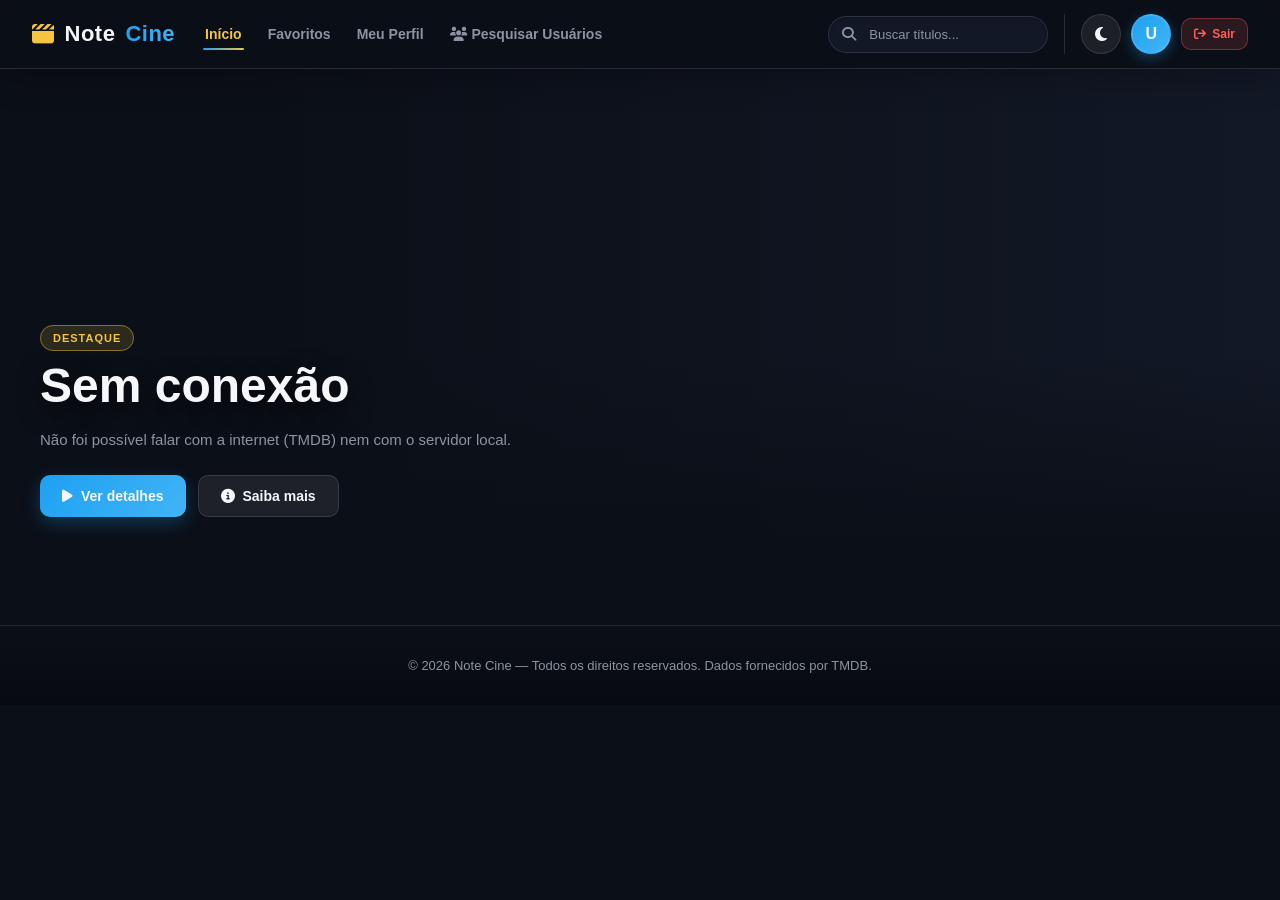
==== commit 498505d4: "Ajuste dos erro conexao(hugo)" ====
--- a/index.html
+++ b/index.html
@@ -97,6 +97,11 @@
                 // Inicializa o ícone
                 updateThemeIcon();
             }
+
+            // Ativa a busca do cabeçalho
+            if (typeof setupSearch === 'function') {
+                setupSearch();
+            }
         });
     </script>
 </body>
